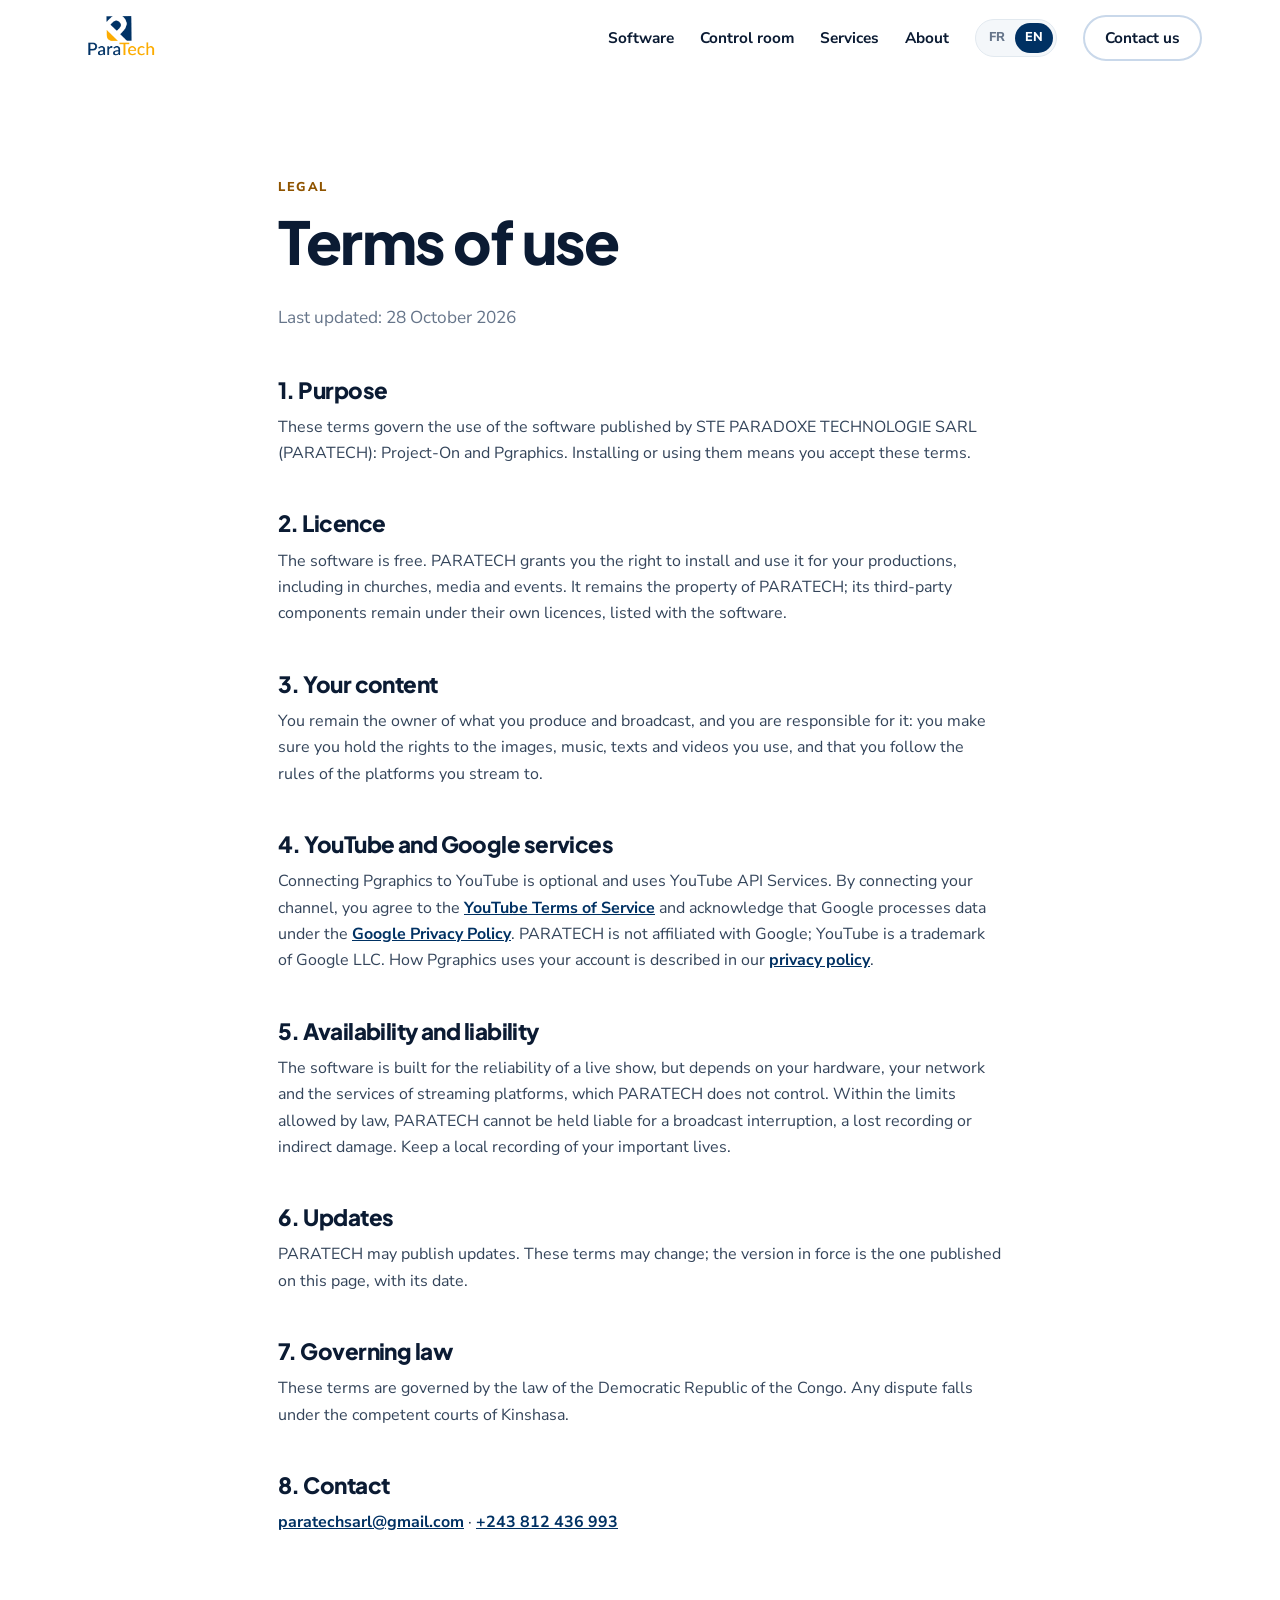
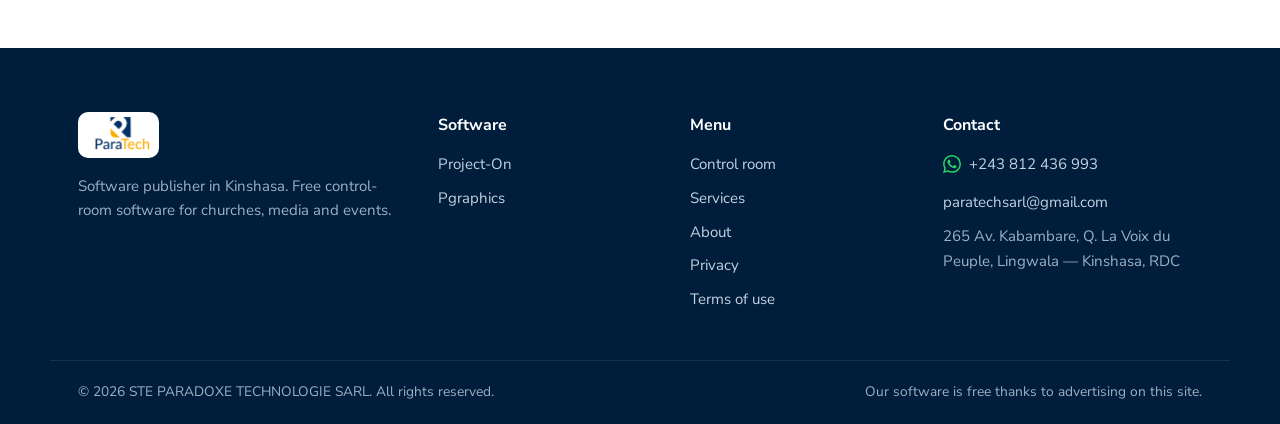
==== conditions.html @ c38b3ed9 "Pgraphics 0.3.0 (version native) : nouvelles captures, page réécrite ; retrait de pAudio et Meditati" ====
<!doctype html>
<html lang="fr" data-title-en="Terms of use | PARATECH">
<head>
  <meta charset="utf-8">
  <meta name="viewport" content="width=device-width, initial-scale=1">
  <title>Conditions d'utilisation | PARATECH</title>
  <meta name="description" content="Conditions d'utilisation des logiciels gratuits de PARATECH (Project-On, Pgraphics), dont la connexion de Pgraphics à YouTube.">
  <meta property="og:title" content="PARATECH — Logiciels de régie gratuits">
  <meta property="og:description" content="Projection, régie vidéo, graphiques, son et direct. Conçus à Kinshasa, gratuits.">
  <meta property="og:image" content="assets/img/projecton/pc-bible.jpg">
  <link rel="icon" href="assets/img/paratech-logo.png">
  <link rel="preconnect" href="https://fonts.googleapis.com">
  <link rel="preconnect" href="https://fonts.gstatic.com" crossorigin>
  <link href="https://fonts.googleapis.com/css2?family=Nunito+Sans:opsz,wght@6..12,400;6..12,600;6..12,700;6..12,800;6..12,900&family=Plus+Jakarta+Sans:wght@700;800&display=swap" rel="stylesheet">
  <link rel="stylesheet" href="assets/css/style.css?v=20261028">
</head>
<body>

<header class="site-header" id="top">
  <div class="container header-inner">
    <a href="index.html" class="brand" aria-label="PARATECH — accueil"><img src="assets/img/paratech-logo.png" alt="PARATECH" width="120" height="66"></a>
    <button class="nav-toggle" aria-label="Menu" aria-expanded="false"><span></span><span></span><span></span></button>
    <nav class="nav" aria-label="Navigation principale">
      <a href="index.html#logiciels" data-i18n="nav.software">Logiciels</a>
      <a href="index.html#regie" data-i18n="nav.regie">Régie</a>
      <a href="index.html#services" data-i18n="nav.services">Services</a>
      <a href="index.html#apropos" data-i18n="nav.about">À propos</a>
      <button class="lang-switch" type="button" aria-label="Changer de langue / Switch language"><span data-lang="fr">FR</span><span data-lang="en">EN</span></button>
      <a href="index.html#contact" class="btn btn-ghost" data-i18n="nav.contact">Contactez-nous</a>
    </nav>
  </div>
  <span class="scroll-progress" aria-hidden="true"></span>
</header>

<main>
  <section class="section">
    <div class="container prose">
      <p class="eyebrow" data-en="Legal">Informations légales</p>
      <h1 data-en="Terms of use">Conditions d'utilisation</h1>
      <p class="section-sub" data-en="Last updated: 28 October 2026">Dernière mise à jour : 28 octobre 2026</p>

      <h2 data-en="1. Purpose">1. Objet</h2>
      <p data-en="These terms govern the use of the software published by STE PARADOXE TECHNOLOGIE SARL (PARATECH): Project-On and Pgraphics. Installing or using them means you accept these terms.">Ces conditions encadrent l'utilisation des logiciels édités par STE PARADOXE TECHNOLOGIE SARL (PARATECH) : Project-On et Pgraphics. Les installer ou les utiliser vaut acceptation de ces conditions.</p>

      <h2 data-en="2. Licence">2. Licence</h2>
      <p data-en="The software is free. PARATECH grants you the right to install and use it for your productions, including in churches, media and events. It remains the property of PARATECH; its third-party components remain under their own licences, listed with the software.">Les logiciels sont gratuits. PARATECH vous accorde le droit de les installer et de les utiliser pour vos productions, y compris dans les églises, les médias et les événements. Ils restent la propriété de PARATECH ; leurs composants tiers restent régis par leurs propres licences, listées avec les logiciels.</p>

      <h2 data-en="3. Your content">3. Votre contenu</h2>
      <p data-en="You remain the owner of what you produce and broadcast, and you are responsible for it: you make sure you hold the rights to the images, music, texts and videos you use, and that you follow the rules of the platforms you stream to.">Vous restez propriétaire de ce que vous produisez et diffusez, et vous en êtes responsable : vous vous assurez de détenir les droits sur les images, musiques, textes et vidéos utilisés, et de respecter les règles des plateformes vers lesquelles vous diffusez.</p>

      <h2 data-en="4. YouTube and Google services">4. YouTube et les services de Google</h2>
      <p data-en="Connecting Pgraphics to YouTube is optional and uses YouTube API Services. By connecting your channel, you agree to the &lt;a href=&quot;https://www.youtube.com/t/terms&quot; target=&quot;_blank&quot; rel=&quot;noopener&quot;&gt;YouTube Terms of Service&lt;/a&gt; and acknowledge that Google processes data under the &lt;a href=&quot;https://policies.google.com/privacy&quot; target=&quot;_blank&quot; rel=&quot;noopener&quot;&gt;Google Privacy Policy&lt;/a&gt;. PARATECH is not affiliated with Google; YouTube is a trademark of Google LLC. How Pgraphics uses your account is described in our &lt;a href=&quot;confidentialite.html#pgraphics-google&quot;&gt;privacy policy&lt;/a&gt;.">La connexion de Pgraphics à YouTube est facultative et utilise les services d'API YouTube. En connectant votre chaîne, vous acceptez les <a href="https://www.youtube.com/t/terms" target="_blank" rel="noopener">Conditions d'utilisation de YouTube</a> et reconnaissez que Google traite les données selon ses <a href="https://policies.google.com/privacy" target="_blank" rel="noopener">Règles de confidentialité</a>. PARATECH n'est pas affiliée à Google ; YouTube est une marque de Google LLC. La façon dont Pgraphics utilise votre compte est décrite dans notre <a href="confidentialite.html#pgraphics-google">politique de confidentialité</a>.</p>

      <h2 data-en="5. Availability and liability">5. Disponibilité et responsabilité</h2>
      <p data-en="The software is built for the reliability of a live show, but depends on your hardware, your network and the services of streaming platforms, which PARATECH does not control. Within the limits allowed by law, PARATECH cannot be held liable for a broadcast interruption, a lost recording or indirect damage. Keep a local recording of your important lives.">Les logiciels sont conçus pour la fiabilité d'un direct, mais dépendent de votre matériel, de votre réseau et des services des plateformes de diffusion, que PARATECH ne contrôle pas. Dans les limites permises par la loi, PARATECH ne peut être tenue responsable d'une interruption de diffusion, d'une perte d'enregistrement ou d'un dommage indirect. Gardez un enregistrement local de vos directs importants.</p>

      <h2 data-en="6. Updates">6. Mises à jour</h2>
      <p data-en="PARATECH may publish updates. These terms may change; the version in force is the one published on this page, with its date.">PARATECH peut publier des mises à jour. Ces conditions peuvent évoluer ; la version en vigueur est celle publiée sur cette page, avec sa date.</p>

      <h2 data-en="7. Governing law">7. Droit applicable</h2>
      <p data-en="These terms are governed by the law of the Democratic Republic of the Congo. Any dispute falls under the competent courts of Kinshasa.">Ces conditions sont régies par le droit de la République démocratique du Congo. Tout différend relève des juridictions compétentes de Kinshasa.</p>

      <h2 data-en="8. Contact">8. Contact</h2>
      <p><a data-contact="email" href="#"><span data-contact-text="email"></span></a> · <a data-contact="whatsapp" href="#" target="_blank" rel="noopener"><span data-contact-text="phoneDisplay"></span></a></p>
    </div>
  </section>
</main>
<footer class="site-footer">
  <div class="container footer-grid">
    <div class="footer-brand">
      <img src="assets/img/paratech-logo.png" alt="PARATECH" width="90" height="50">
      <p data-i18n="footer.about">Éditeur de logiciels à Kinshasa. Des logiciels de régie gratuits pour les églises, les médias et les événements.</p>
      <div class="socials" data-social></div>
    </div>
    <div>
      <h4 data-i18n="footer.software">Logiciels</h4>
      <ul><li><a href="project-on.html">Project-On</a></li><li><a href="pgraphics.html">Pgraphics</a></li></ul>
    </div>
    <div>
      <h4 data-i18n="footer.menu">Menu</h4>
      <ul><li><a href="index.html#regie" data-i18n="nav.regie">Régie</a></li><li><a href="index.html#services" data-i18n="nav.services">Services</a></li><li><a href="index.html#apropos" data-i18n="nav.about">À propos</a></li><li><a href="confidentialite.html" data-i18n="footer.privacy">Confidentialité</a></li><li><a href="conditions.html" data-i18n="footer.terms">Conditions d'utilisation</a></li></ul>
    </div>
    <div>
      <h4 data-i18n="footer.contact">Contact</h4>
      <ul><li><a class="footer-wa" data-contact="whatsapp" href="#" target="_blank" rel="noopener"><svg class="wa-logo" viewBox="0 0 24 24" aria-hidden="true"><path d="M17.472 14.382c-.297-.149-1.758-.867-2.03-.967-.273-.099-.471-.148-.67.15-.197.297-.767.966-.94 1.164-.173.199-.347.223-.644.075-.297-.15-1.255-.463-2.39-1.475-.883-.788-1.48-1.761-1.653-2.059-.173-.297-.018-.458.13-.606.134-.133.298-.347.446-.52.149-.174.198-.298.298-.497.099-.198.05-.371-.025-.52-.075-.149-.669-1.612-.916-2.207-.242-.579-.487-.5-.669-.51-.173-.008-.371-.01-.57-.01-.198 0-.52.074-.792.372-.272.297-1.04 1.016-1.04 2.479 0 1.462 1.065 2.875 1.213 3.074.149.198 2.096 3.2 5.077 4.487.709.306 1.262.489 1.694.625.712.227 1.36.195 1.871.118.571-.085 1.758-.719 2.006-1.413.248-.694.248-1.289.173-1.413-.074-.124-.272-.198-.57-.347m-5.421 7.403h-.004a9.87 9.87 0 01-5.031-1.378l-.361-.214-3.741.982.998-3.648-.235-.374a9.86 9.86 0 01-1.51-5.26c.001-5.45 4.436-9.884 9.888-9.884 2.64 0 5.122 1.03 6.988 2.898a9.825 9.825 0 012.893 6.994c-.003 5.45-4.437 9.884-9.885 9.884m8.413-18.297A11.815 11.815 0 0012.05 0C5.495 0 .16 5.335.157 11.892c0 2.096.547 4.142 1.588 5.945L.057 24l6.305-1.654a11.882 11.882 0 005.683 1.448h.005c6.554 0 11.89-5.335 11.893-11.893a11.821 11.821 0 00-3.48-8.413Z"/></svg><span data-contact-text="phoneDisplay"></span></a></li><li><a data-contact="email" href="#"><span data-contact-text="email"></span></a></li><li><span data-contact-text="address"></span></li></ul>
    </div>
  </div>
  <div class="container footer-bottom">
    <p>© <span data-year></span> <span data-legal="company"></span>. <span data-i18n="footer.rights">Tous droits réservés.</span></p>
    <p data-i18n="footer.ads">Nos logiciels sont gratuits grâce à la publicité sur ce site.</p>
  </div>
</footer>

<script src="assets/js/config.js?v=20261028"></script>
<script src="assets/js/i18n.js?v=20261028"></script>
<script src="assets/js/main.js?v=20261028"></script>
</body>
</html>
---- assets/css/style.css ----
/* PARATECH — style clair et vert émeraude, inspiré des sites d'agence modernes */
:root {
  /* Charte ParaTech : bleu marine (structure, confiance) et orange (action, énergie). */
  --ink: #0B1B33;          /* titres, pied de page */
  --navy-900: #001E3C;
  --navy-700: #003163;     /* couleur de marque */
  --navy-600: #0B4A8B;
  --navy-400: #4C7DB8;
  --orange: #F7A000;       /* boutons d'action, repères */
  --orange-600: #E08E00;
  --orange-ink: #8F5400;   /* l'orange en texte : lisible sur fond clair (contraste ≥ 4,5:1) */
  --sky: #C9D8EA;
  --sky-50: #EEF3F9;
  --text: #33445A;
  --muted: #66758A;
  --line: #E2E9EF;
  --bg: #FFFFFF;
  --bg-soft: #F4F7FA;
  --radius: 18px;
  --shadow: 0 1px 2px rgba(0, 33, 63, .05), 0 10px 30px rgba(0, 33, 63, .08);
  --shadow-lg: 0 30px 70px rgba(0, 33, 63, .20);
  --container: 1180px;
  --font-display: "Plus Jakarta Sans", "Nunito Sans", "Segoe UI", system-ui, sans-serif;
}

* { box-sizing: border-box; }
html { scroll-behavior: smooth; scroll-padding-top: 84px; }
body {
  margin: 0; font-family: "Nunito Sans", "Segoe UI", system-ui, sans-serif;
  color: var(--text); background: var(--bg); line-height: 1.65;
  -webkit-font-smoothing: antialiased; overflow-x: hidden;
}
img { max-width: 100%; height: auto; display: block; }
a { color: inherit; }
h1, h2, h3 { color: var(--ink); line-height: 1.12; margin: 0 0 .5em; letter-spacing: -.025em; font-weight: 800; font-family: var(--font-display); }
h1 { font-size: clamp(2.3rem, 5vw, 3.7rem); }
h2 { font-size: clamp(1.8rem, 3.4vw, 2.5rem); }
h3 { font-size: 1.2rem; }
p { margin: 0 0 1em; }
main { overflow-x: clip; }

.container { width: 100%; max-width: var(--container); margin: 0 auto; padding: 0 16px; }
@media (min-width: 720px) { .container { padding: 0 28px; } }

.eyebrow { display: inline-block; font-size: .8rem; font-weight: 800; letter-spacing: .12em; text-transform: uppercase; color: var(--orange-ink); margin-bottom: .8em; }
.pill { padding: 7px 14px; border-radius: 999px; background: #fff; border: 1px solid var(--line); color: var(--navy-700); letter-spacing: .04em; text-transform: none; font-size: .88rem; box-shadow: var(--shadow); }
.lead { font-size: 1.12rem; }
.muted { color: var(--muted); font-weight: 600; }
.accent { color: var(--navy-700); background: linear-gradient(transparent 60%, rgba(247, 160, 0, .45) 0); padding: 0 .08em; border-radius: 2px; }
.center { text-align: center; margin-top: 40px; }

/* ---------- Boutons (pilules, comme la maquette) ---------- */
.btn {
  display: inline-flex; align-items: center; justify-content: center; gap: .5em;
  padding: .85em 1.6em; border-radius: 999px; font: inherit; font-weight: 800; font-size: .97rem;
  text-decoration: none; border: 2px solid transparent; cursor: pointer;
  transition: transform .15s ease, background .15s, box-shadow .15s, border-color .15s, color .15s;
}
.btn:hover { transform: translateY(-1px); }
.btn:focus-visible, a:focus-visible, button:focus-visible, summary:focus-visible { outline: 3px solid var(--orange); outline-offset: 2px; }
.btn-primary, .btn-accent { background: var(--orange); color: var(--navy-900); }
.btn-primary:hover, .btn-accent:hover { background: var(--orange-600); box-shadow: 0 10px 24px rgba(247, 160, 0, .35); }
.btn-ghost, .btn-ghost-light { background: #fff; color: var(--navy-700); border-color: var(--sky); }
.btn-ghost:hover, .btn-ghost-light:hover { border-color: var(--navy-700); }
.btn-white { background: #fff; color: var(--navy-700); }
.btn-white:hover { box-shadow: 0 10px 24px rgba(0,0,0,.18); }
.btn-outline-white { background: transparent; color: #fff; border-color: rgba(255,255,255,.55); }
.btn-outline-white:hover { border-color: #fff; }
.btn.disabled { opacity: .55; pointer-events: none; }
.btn svg { width: 18px; height: 18px; fill: none; stroke: currentColor; stroke-width: 2.2; stroke-linecap: round; stroke-linejoin: round; }
.hero-actions { display: flex; flex-wrap: wrap; gap: 12px; align-items: center; margin: 28px 0; }
.link-arrow { font-weight: 800; color: var(--navy-700); text-decoration: none; }
.link-arrow::after { content: " →"; transition: margin .15s; }
.link-arrow:hover::after { margin-left: 4px; }
.link-arrow.disabled { color: var(--muted); pointer-events: none; }
.link-arrow.disabled::after { content: ""; }

/* ---------- En-tête ---------- */
.site-header { position: sticky; top: 0; z-index: 50; background: rgba(255,255,255,.92); backdrop-filter: saturate(180%) blur(14px); border-bottom: 1px solid transparent; transition: border-color .2s, box-shadow .2s; }
.site-header.scrolled { border-color: var(--line); box-shadow: 0 8px 30px rgba(0, 33, 63,.06); }
.header-inner { display: flex; align-items: center; justify-content: space-between; height: 76px; gap: 20px; }
.brand img { height: 44px; width: auto; }
.nav { display: flex; align-items: center; gap: 26px; }
.nav a { text-decoration: none; font-weight: 700; font-size: .96rem; color: var(--ink); }
.nav a:not(.btn):hover, .nav a[aria-current="page"] { color: var(--navy-600); }
.nav .btn { padding: .55em 1.3em; }
.lang-switch { display: inline-flex; border: 1.5px solid var(--line); border-radius: 999px; padding: 3px; background: var(--bg-soft); cursor: pointer; font: inherit; font-size: .8rem; font-weight: 800; }
.lang-switch span { padding: 4px 10px; border-radius: 999px; color: var(--muted); }
html[lang="fr"] .lang-switch [data-lang="fr"], html[lang="en"] .lang-switch [data-lang="en"] { background: var(--navy-700); color: #fff; }
.nav-toggle { display: none; background: none; border: 0; padding: 10px; cursor: pointer; }
.nav-toggle span { display: block; width: 24px; height: 2px; background: var(--ink); margin: 5px 0; border-radius: 2px; }
.scroll-progress { position: absolute; left: 0; bottom: -1px; height: 3px; width: 100%; background: linear-gradient(90deg, var(--navy-700), var(--orange)); transform-origin: 0 50%; transform: scaleX(var(--progress, 0)); }
@media (max-width: 920px) {
  .nav-toggle { display: block; }
  .nav { position: absolute; top: 76px; left: 0; right: 0; flex-direction: column; align-items: stretch; gap: 0; background: #fff; border-bottom: 1px solid var(--line); padding: 8px 16px 18px; display: none; box-shadow: var(--shadow); }
  .nav.open { display: flex; }
  .nav a:not(.btn) { padding: 12px 4px; border-bottom: 1px solid var(--line); }
  .nav .btn { margin-top: 14px; }
  .lang-switch { align-self: flex-start; margin-top: 14px; }
}

/* ---------- Décor : courbes fines (comme la maquette) ---------- */
.curves { position: absolute; pointer-events: none; opacity: .5; }
.curves path { fill: none; stroke: var(--sky); stroke-width: 1.2; }

/* ---------- Héros de l'accueil ---------- */
.hero { position: relative; overflow: hidden; background: linear-gradient(180deg, #F1F5FA 0%, #F7F9FC 100%); padding: 72px 0 96px; isolation: isolate; }
.hero .curves { left: -120px; top: -40px; width: 520px; }
.hero-grid { display: grid; grid-template-columns: 1fr 1.05fr; gap: 56px; align-items: center; }
.hero h1 .accent { color: var(--navy-700); }
.hero-facts { list-style: none; padding: 0; margin: 0; display: flex; flex-wrap: wrap; gap: 10px 26px; font-size: .95rem; color: var(--muted); }
.hero-facts strong { color: var(--ink); font-weight: 900; font-size: 1.1rem; }
.hero-visual { position: relative; }
.hero-visual::before { content: ""; position: absolute; left: 6%; right: 6%; bottom: -34px; height: 70px; border-radius: 50%; background: radial-gradient(closest-side, rgba(0, 33, 63,.14), transparent); z-index: -1; }
.stack { position: relative; aspect-ratio: 16 / 11; }
.stack img { position: absolute; border-radius: 14px; box-shadow: var(--shadow-lg); border: 1px solid rgba(0, 33, 63,.08); }
.stack-back { width: 78%; right: 0; top: 0; animation: float 8s ease-in-out infinite; }
.stack-front { width: 80%; left: 0; bottom: 4%; animation: float 9s ease-in-out -3s infinite; }
.stack-phone { width: 21% !important; right: 2%; bottom: -6%; border-radius: 20px !important; border: 5px solid var(--ink) !important; animation: float 7s ease-in-out -2s infinite; }
.chip { position: absolute; z-index: 2; display: inline-flex; align-items: center; gap: 8px; background: #fff; color: var(--ink); font-weight: 800; font-size: .84rem; padding: 9px 14px; border-radius: 999px; box-shadow: var(--shadow); }
.chip b { color: var(--navy-700); }
.chip-free { left: -2%; top: 10%; animation: float 6s ease-in-out -1s infinite; }
.chip-offline { right: 24%; top: 44%; animation: float 7s ease-in-out -4s infinite; }
.dot { width: 9px; height: 9px; border-radius: 50%; display: inline-block; background: var(--navy-600); }
.dot.live { background: #E5484D; animation: pulse 1.8s infinite; }
@keyframes pulse { 0% { box-shadow: 0 0 0 0 rgba(229,72,77,.55); } 70% { box-shadow: 0 0 0 10px rgba(229,72,77,0); } 100% { box-shadow: 0 0 0 0 rgba(229,72,77,0); } }
@keyframes float { 50% { transform: translateY(-10px); } }
@media (max-width: 900px) { .hero { padding: 40px 0 72px; } .hero-grid { grid-template-columns: 1fr; gap: 40px; } }

/* Titre révélé mot à mot */
.split .w { display: inline-block; overflow: hidden; vertical-align: top; padding-bottom: .08em; }
.split .w > span { display: inline-block; transform: translateY(105%); animation: wordUp .8s cubic-bezier(.2,.8,.2,1) forwards; animation-delay: calc(var(--i) * 55ms + 150ms); }
@keyframes wordUp { to { transform: none; } }

/* ---------- Bande « compatible avec » (logos clients de la maquette) ---------- */
.logo-strip { background: #fff; border-top: 1px solid var(--line); border-bottom: 1px solid var(--line); padding: 26px 0; }
.logo-strip .container { display: flex; align-items: center; gap: 18px 40px; flex-wrap: wrap; justify-content: center; }
.logo-strip p { margin: 0; font-size: .8rem; font-weight: 800; letter-spacing: .12em; text-transform: uppercase; color: var(--muted); }
.logo-strip ul { list-style: none; margin: 0; padding: 0; display: flex; flex-wrap: wrap; gap: 14px 34px; justify-content: center; }
.logo-strip li { font-weight: 900; font-size: 1.15rem; color: #98A7B8; letter-spacing: -.01em; transition: color .2s; }
.logo-strip li:hover { color: var(--navy-700); }

/* ---------- Sections ---------- */
.section { padding: 96px 0; position: relative; }
.section-soft { background: var(--bg-soft); }
.section-sky { background: var(--sky-50); }
.section-dark { background: radial-gradient(120% 80% at 50% 0%, #0A3A6E 0%, var(--navy-900) 55%, #00142A 100%); color: #B8C6D6; }
.section-dark h2, .section-dark h3, .section-dark b { color: #fff; }
.section-dark .lead, .section-dark .section-sub { color: #B8C6D6; }
.section-dark .eyebrow { color: var(--orange); }
.section-head { max-width: 700px; margin: 0 auto 56px; text-align: center; }
.section-head.left { margin-left: 0; text-align: left; }
.section-sub { color: var(--muted); font-size: 1.08rem; }
@media (max-width: 720px) { .section { padding: 64px 0; } }

.tag { font-size: .7rem; font-weight: 900; letter-spacing: .06em; text-transform: uppercase; padding: 5px 10px; border-radius: 999px; vertical-align: middle; }
.tag-free { background: var(--sky-50); color: var(--navy-700); border: 1px solid var(--sky); }
.tag-soon { background: #FFF4DB; color: #8A5B00; }
.tag-pro { background: var(--navy-700); color: #fff; }
h1 .tag, h2 .tag { font-size: .68rem; position: relative; top: -6px; }

/* ---------- Logiciels : titre + illustration à gauche, accordéon à droite ---------- */
.software { display: grid; grid-template-columns: .85fr 1.15fr; gap: 64px; align-items: start; }
.software-intro { position: sticky; top: 110px; }
.orbit { position: relative; width: min(340px, 100%); aspect-ratio: 1; margin: 36px 0 0; }
.orbit::before { content: ""; position: absolute; inset: 14%; border-radius: 50%; background: radial-gradient(circle at 35% 30%, var(--navy-400), var(--navy-700) 70%); box-shadow: 0 30px 60px rgba(247, 160, 0,.3); }
.orbit::after { content: ""; position: absolute; inset: 0; border-radius: 50%; border: 1.5px dashed var(--sky); animation: spin 40s linear infinite; }
.orbit img { position: absolute; width: 58px; height: 58px; border-radius: 16px; background: #fff; padding: 6px; box-shadow: var(--shadow); z-index: 1; }
.orbit img:nth-child(1) { top: 40%; left: -6%; }
.orbit img:nth-child(2) { top: 40%; right: -6%; }
.orbit span { position: absolute; inset: 0; display: grid; place-content: center; text-align: center; color: #fff; font-weight: 900; font-size: 2.4rem; z-index: 1; line-height: 1.05; }
.orbit span small { display: block; font-size: .85rem; font-weight: 700; opacity: .85; letter-spacing: .06em; text-transform: uppercase; }
@keyframes spin { to { transform: rotate(360deg); } }

.accordion { display: grid; gap: 0; border-top: 1px solid var(--line); }
.accordion details { border-bottom: 1px solid var(--line); }
.accordion summary { list-style: none; cursor: pointer; display: flex; align-items: center; gap: 16px; padding: 20px 4px; }
.accordion summary::-webkit-details-marker { display: none; }
.accordion summary img { width: 46px; height: 46px; border-radius: 12px; flex: 0 0 auto; }
.accordion summary .acc-title { flex: 1; min-width: 0; }
.accordion summary b { display: block; color: var(--ink); font-size: 1.25rem; font-weight: 800; }
.accordion summary small { display: block; color: var(--muted); font-size: .92rem; }
.accordion summary::after { content: "+"; flex: 0 0 34px; height: 34px; border-radius: 50%; display: grid; place-items: center; font-size: 1.3rem; font-weight: 700; color: var(--navy-700); border: 1.5px solid var(--sky); transition: transform .25s, background .25s, color .25s; }
.accordion details[open] summary::after { transform: rotate(45deg); background: var(--navy-700); color: #fff; border-color: var(--navy-700); }
.acc-body { padding: 0 4px 24px 62px; display: grid; grid-template-columns: 1fr 200px; gap: 22px; align-items: start; animation: fadeIn .4s ease; }
.acc-body p { margin: 0 0 14px; }
.acc-body img { border-radius: 12px; box-shadow: var(--shadow); border: 1px solid var(--line); }
.acc-actions { display: flex; flex-wrap: wrap; gap: 10px 18px; align-items: center; }
.acc-actions .btn { padding: .6em 1.2em; font-size: .92rem; }
@media (max-width: 960px) { .software { grid-template-columns: 1fr; gap: 24px; } .software-intro { position: static; } .orbit { display: none; } }
@media (max-width: 620px) { .acc-body { grid-template-columns: 1fr; padding-left: 4px; } }

/* ---------- Schéma de la régie ---------- */
.flow { display: grid; grid-template-columns: 1fr 90px auto 90px 1fr; align-items: center; max-width: 1040px; margin: 0 auto; }
.flow-col { display: grid; gap: 14px; }
.flow-node { display: flex; align-items: center; gap: 14px; padding: 14px 16px; border-radius: 16px; text-decoration: none; background: #fff; border: 1px solid var(--line); box-shadow: var(--shadow); transition: transform .25s, border-color .25s; }
a.flow-node:hover { transform: translateX(4px); border-color: var(--navy-400); }
.flow-node img { border-radius: 10px; flex: 0 0 40px; }
.flow-node b { display: block; color: var(--ink); }
.flow-node small { display: block; color: var(--muted); font-size: .85rem; line-height: 1.35; }
.flow-node.out { background: var(--sky-50); box-shadow: none; border-color: var(--sky); }
.out-ic { flex: 0 0 40px; height: 40px; border-radius: 10px; display: grid; place-items: center; background: var(--navy-700); color: #fff; }
.out-ic svg { width: 21px; height: 21px; fill: none; stroke: currentColor; stroke-width: 2; stroke-linecap: round; stroke-linejoin: round; }
.flow-link { position: relative; height: 4px; border-radius: 4px; background: var(--line); overflow: hidden; }
.flow-link i { position: absolute; inset: 0; width: 200%; background: repeating-linear-gradient(90deg, transparent 0 14px, var(--navy-600) 14px 34px, transparent 34px 48px); animation: flowX 1.2s linear infinite; }
@keyframes flowX { from { transform: translateX(-48px); } to { transform: translateX(0); } }
@keyframes flowY { from { transform: translateY(-48px); } to { transform: translateY(0); } }
.flow-hub { position: relative; width: 190px; height: 190px; border-radius: 50%; display: grid; place-content: center; text-align: center; background: radial-gradient(circle at 30% 30%, var(--navy-600), var(--navy-900)); color: #fff; box-shadow: 0 20px 50px rgba(247, 160, 0,.35); }
.flow-hub b { color: #fff; font-size: 1.15rem; }
.flow-hub small { color: var(--sky); font-size: .76rem; font-weight: 800; letter-spacing: .04em; padding: 0 18px; }
.hub-ring { position: absolute; inset: -10px; border-radius: 50%; border: 2px dashed var(--sky); animation: spin 18s linear infinite; }
@media (max-width: 900px) {
  .flow { grid-template-columns: 1fr; }
  .flow-hub { justify-self: center; width: 170px; height: 170px; margin: 6px 0; }
  .flow-link { justify-self: center; width: 4px; height: 56px; }
  .flow-link i { width: 100%; height: 200%; background: repeating-linear-gradient(180deg, transparent 0 14px, var(--navy-600) 14px 34px, transparent 34px 48px); animation-name: flowY; }
}

/* ---------- Pourquoi PARATECH : chiffres et atouts ---------- */
.why { display: grid; grid-template-columns: 1fr 1fr; gap: 56px; align-items: center; }
.why-cards { display: grid; grid-template-columns: 1fr 1fr; gap: 18px; }
.why-card { background: #fff; border: 1px solid var(--line); border-radius: var(--radius); padding: 24px; box-shadow: var(--shadow); transition: transform .25s; }
.why-card:hover { transform: translateY(-4px); }
.why-card b { display: block; font-size: 2.1rem; font-weight: 900; color: var(--navy-700); line-height: 1.1; letter-spacing: -.02em; }
.why-card span { color: var(--muted); font-size: .95rem; }
.checks { list-style: none; padding: 0; margin: 20px 0 0; display: grid; gap: 12px; }
.checks li, .feature-list li { position: relative; padding-left: 32px; }
.checks li::before, .feature-list li::before { content: ""; position: absolute; left: 0; top: .25em; width: 20px; height: 20px; border-radius: 50%; background: var(--navy-700) url("data:image/svg+xml,%3Csvg xmlns='http://www.w3.org/2000/svg' viewBox='0 0 24 24' fill='none' stroke='%23fff' stroke-width='3.5' stroke-linecap='round' stroke-linejoin='round'%3E%3Cpath d='M5 12l5 5L20 7'/%3E%3C/svg%3E") center / 11px no-repeat; }
.feature-list { list-style: none; padding: 0; margin: 24px 0 8px; display: grid; gap: 12px; }
@media (max-width: 900px) { .why { grid-template-columns: 1fr; gap: 36px; } }
@media (max-width: 480px) { .why-cards { grid-template-columns: 1fr; } }

/* ---------- Comment ça marche (processus) ---------- */
.process { list-style: none; padding: 0; margin: 0; display: grid; grid-template-columns: repeat(4, 1fr); gap: 22px; counter-reset: step; position: relative; }
.process::before { content: ""; position: absolute; left: 12%; right: 12%; top: 30px; border-top: 2px dashed var(--sky); z-index: 0; }
.process li { position: relative; z-index: 1; text-align: center; padding: 0 8px; }
.process li::before { counter-increment: step; content: counter(step); display: grid; place-items: center; width: 60px; height: 60px; margin: 0 auto 16px; border-radius: 50%; background: #fff; border: 2px solid var(--navy-600); color: var(--navy-700); font-weight: 900; font-size: 1.3rem; box-shadow: var(--shadow); }
.process b { display: block; color: var(--ink); font-size: 1.08rem; margin-bottom: 4px; }
.process span { color: var(--muted); font-size: .94rem; }
@media (max-width: 820px) { .process { grid-template-columns: 1fr 1fr; row-gap: 36px; } .process::before { display: none; } }
@media (max-width: 480px) { .process { grid-template-columns: 1fr; } }

/* ---------- Services et public ---------- */
.service-grid { display: flex; flex-wrap: wrap; justify-content: center; gap: 22px; }
.service-grid .service { flex: 1 1 200px; max-width: 290px; }
.service, .audience { border: 1px solid var(--line); border-radius: var(--radius); padding: 26px; background: #fff; transition: transform .25s, box-shadow .25s, border-color .25s; }
.service:hover, .audience:hover { transform: translateY(-4px); box-shadow: var(--shadow); border-color: var(--sky); }
.service p { font-size: .95rem; }
.svc-icon { width: 50px; height: 50px; border-radius: 14px; background: var(--sky-50); display: grid; place-items: center; margin-bottom: 16px; transition: background .3s, transform .4s cubic-bezier(.3,1.6,.5,1); }
.svc-icon svg { width: 24px; height: 24px; fill: none; stroke: var(--navy-700); stroke-width: 2; stroke-linecap: round; stroke-linejoin: round; }
.service:hover .svc-icon, .feat:hover .svc-icon { background: var(--navy-700); transform: rotate(-6deg); }
.service:hover .svc-icon svg, .feat:hover .svc-icon svg { stroke: #fff; }
.svc-price { font-weight: 900; color: var(--navy-700); margin: 0; }
.svc-price span, .svc-price small { font-weight: 600; color: var(--muted); }
.audiences { display: grid; grid-template-columns: repeat(4, 1fr); gap: 20px; }
.audience b { display: block; color: var(--ink); font-size: 1.08rem; margin-bottom: 6px; }
.audience span { color: var(--muted); font-size: .94rem; }
.audience .svc-icon, .usecase .svc-icon { margin-bottom: 14px; }
.audience:hover .svc-icon, .usecase:hover .svc-icon { background: var(--navy-700); transform: rotate(-6deg); }
.audience:hover .svc-icon svg, .usecase:hover .svc-icon svg { stroke: #fff; }
@media (max-width: 900px) { .audiences { grid-template-columns: 1fr 1fr; } }
@media (max-width: 520px) { .audiences { grid-template-columns: 1fr; } }

/* ---------- Bandeau vert d'appel (comme la maquette) ---------- */
.cta-band { position: relative; overflow: hidden; isolation: isolate; border-radius: 26px; padding: 56px; background: radial-gradient(90% 140% at 100% 0%, rgba(247, 160, 0, .28), transparent 55%), linear-gradient(120deg, var(--navy-900), var(--navy-700) 60%, var(--navy-600)); color: #E6EEF7; display: grid; grid-template-columns: 1.4fr auto; gap: 32px; align-items: center; text-align: left; }
.cta-band::before { content: ""; position: absolute; inset: 0; z-index: -1; opacity: .18; background-image: radial-gradient(#fff 1.2px, transparent 1.3px); background-size: 16px 16px; mask-image: radial-gradient(ellipse 60% 90% at 80% 50%, #000 20%, transparent 70%); -webkit-mask-image: radial-gradient(ellipse 60% 90% at 80% 50%, #000 20%, transparent 70%); }
.cta-band h2 { color: #fff; margin-bottom: .3em; }
.cta-band p { margin: 0; }
.cta-band .hero-actions { margin: 0; }
.cta-band .btn-accent, .cta-band .btn-primary { background: #fff; color: var(--navy-700); }
.cta-band .btn-ghost-light, .cta-band .btn-ghost { background: transparent; color: #fff; border-color: rgba(255,255,255,.55); }
@media (max-width: 900px) { .cta-band { grid-template-columns: 1fr; padding: 40px 26px; } }

/* ---------- Publicité ---------- */
.ad-slot { display: none; max-width: 970px; margin: 0 auto; padding: 24px 16px; text-align: center; }
.ad-slot.on { display: block; }
.ad-slot .ad-label { display: block; font-size: .7rem; font-weight: 800; letter-spacing: .12em; text-transform: uppercase; color: #A2B0C0; margin-bottom: 6px; }
.ad-slot ins { display: block; min-height: 90px; text-decoration: none; }
.ad-slot.preview ins { display: grid; place-items: center; min-height: 110px; border: 2px dashed var(--sky); border-radius: 14px; color: var(--muted); font-weight: 700; background: var(--sky-50); }

/* ---------- Contact ---------- */
.contact-grid { display: grid; grid-template-columns: 1.1fr 1fr; gap: 56px; align-items: center; }
.legal-line { font-size: .88rem; color: var(--muted); }
.contact-card { background: #fff; border: 1px solid var(--line); border-radius: 22px; padding: 26px; box-shadow: var(--shadow); }
.contact-row { display: flex; gap: 14px; align-items: center; padding: 14px; border-radius: 14px; text-decoration: none; transition: background .15s; }
a.contact-row:hover { background: var(--sky-50); }
.contact-row b { color: var(--ink); }
.contact-row small { display: block; color: var(--muted); font-size: .92rem; word-break: break-word; }
.ci { flex: 0 0 44px; height: 44px; border-radius: 50%; background: var(--navy-700) center / 21px no-repeat; }
.ci-wa { background-color: #25D366; background-image: url("data:image/svg+xml,%3Csvg xmlns='http://www.w3.org/2000/svg' viewBox='0 0 24 24'%3E%3Cpath fill='%23fff' d='M17.472 14.382c-.297-.149-1.758-.867-2.03-.967-.273-.099-.471-.148-.67.15-.197.297-.767.966-.94 1.164-.173.199-.347.223-.644.075-.297-.15-1.255-.463-2.39-1.475-.883-.788-1.48-1.761-1.653-2.059-.173-.297-.018-.458.13-.606.134-.133.298-.347.446-.52.149-.174.198-.298.298-.497.099-.198.05-.371-.025-.52-.075-.149-.669-1.612-.916-2.207-.242-.579-.487-.5-.669-.51-.173-.008-.371-.01-.57-.01-.198 0-.52.074-.792.372-.272.297-1.04 1.016-1.04 2.479 0 1.462 1.065 2.875 1.213 3.074.149.198 2.096 3.2 5.077 4.487.709.306 1.262.489 1.694.625.712.227 1.36.195 1.871.118.571-.085 1.758-.719 2.006-1.413.248-.694.248-1.289.173-1.413-.074-.124-.272-.198-.57-.347m-5.421 7.403h-.004a9.87 9.87 0 01-5.031-1.378l-.361-.214-3.741.982.998-3.648-.235-.374a9.86 9.86 0 01-1.51-5.26c.001-5.45 4.436-9.884 9.888-9.884 2.64 0 5.122 1.03 6.988 2.898a9.825 9.825 0 012.893 6.994c-.003 5.45-4.437 9.884-9.885 9.884m8.413-18.297A11.815 11.815 0 0012.05 0C5.495 0 .16 5.335.157 11.892c0 2.096.547 4.142 1.588 5.945L.057 24l6.305-1.654a11.882 11.882 0 005.683 1.448h.005c6.554 0 11.89-5.335 11.893-11.893a11.821 11.821 0 00-3.48-8.413Z'/%3E%3C/svg%3E"); background-size: 22px; }
.ci-mail { background-image: url("data:image/svg+xml,%3Csvg xmlns='http://www.w3.org/2000/svg' viewBox='0 0 24 24' fill='none' stroke='%23fff' stroke-width='2' stroke-linecap='round' stroke-linejoin='round'%3E%3Crect width='20' height='16' x='2' y='4' rx='2' /%3E %3Cpath d='m22 7-8.97 5.7a1.94 1.94 0 0 1-2.06 0L2 7' /%3E%3C/svg%3E"); }
.ci-pin { background-image: url("data:image/svg+xml,%3Csvg xmlns='http://www.w3.org/2000/svg' viewBox='0 0 24 24' fill='none' stroke='%23fff' stroke-width='2' stroke-linecap='round' stroke-linejoin='round'%3E%3Cpath d='M20 10c0 4.993-5.539 10.193-7.399 11.799a1 1 0 0 1-1.202 0C9.539 20.193 4 14.993 4 10a8 8 0 0 1 16 0' /%3E %3Ccircle cx='12' cy='10' r='3' /%3E%3C/svg%3E"); }
@media (max-width: 900px) { .contact-grid { grid-template-columns: 1fr; gap: 36px; } }

/* ---------- Pied de page sombre en colonnes ---------- */
.site-footer { background: var(--navy-900); color: #9DAFC3; font-size: .94rem; padding: 64px 0 0; }
.footer-grid { display: grid; grid-template-columns: 1.5fr 1fr 1fr 1.2fr; gap: 36px; }
.footer-brand img { height: 46px; width: auto; background: #fff; border-radius: 10px; padding: 5px 9px; margin-bottom: 16px; }
.footer-brand p { max-width: 320px; }
.site-footer h4 { color: #fff; font-size: 1rem; margin: 0 0 14px; }
.site-footer ul { list-style: none; padding: 0; margin: 0; display: grid; gap: 9px; }
.site-footer a { text-decoration: none; color: #C3D1E0; }
.site-footer a:hover { color: var(--navy-400); }
.footer-bottom { margin-top: 48px; border-top: 1px solid rgba(255,255,255,.08); padding-top: 20px; padding-bottom: 20px; display: flex; flex-wrap: wrap; gap: 10px 24px; justify-content: space-between; font-size: .86rem; }
.footer-bottom p { margin: 0; }
.socials { display: flex; gap: 10px; margin-top: 16px; }
.socials a { width: 36px; height: 36px; border-radius: 50%; display: grid; place-items: center; background: rgba(255,255,255,.08); font-weight: 800; font-size: .8rem; color: #fff; }
.socials a:hover { background: var(--navy-600); color: #fff; }
@media (max-width: 900px) { .footer-grid { grid-template-columns: 1fr 1fr; } }
@media (max-width: 520px) { .footer-grid { grid-template-columns: 1fr; } }

/* ---------- Apparition au défilement ---------- */
.reveal { opacity: 0; transform: translateY(32px); transition: opacity .8s cubic-bezier(.2,.8,.2,1), transform .8s cubic-bezier(.2,.8,.2,1); transition-delay: var(--d, 0ms); }
.reveal.from-left { transform: translateX(-40px); }
.reveal.from-right { transform: translateX(40px); }
.reveal.zoom { transform: scale(.95); }
.reveal.in { opacity: 1; transform: none; }
.fade-in { animation: fadeIn .5s ease; }
@keyframes fadeIn { from { opacity: 0; transform: translateY(10px); } to { opacity: 1; transform: none; } }

/* =========================================================
   PAGES PRODUIT
   ========================================================= */
.p-hero { position: relative; overflow: hidden; isolation: isolate; background: linear-gradient(180deg, #F1F5FA, #F7F9FC); padding: 36px 0 104px; }
.p-hero .curves { right: -140px; top: -60px; width: 560px; transform: scaleX(-1); }
.p-hero h1 { margin: 0; display: flex; align-items: center; flex-wrap: wrap; gap: 4px 14px; }
.p-hero h1 .tag { top: 0; }
.p-hero .lead { max-width: 560px; }
.p-switch { display: flex; flex-wrap: wrap; gap: 8px; margin-bottom: 44px; }
.p-switch a { display: inline-flex; align-items: center; gap: 8px; padding: 6px 14px 6px 6px; border-radius: 999px; text-decoration: none; font-weight: 700; font-size: .88rem; color: var(--ink); border: 1px solid var(--line); background: #fff; transition: border-color .2s, background .2s, color .2s; }
.p-switch a:hover { border-color: var(--navy-400); }
.p-switch a[aria-current="page"] { background: var(--navy-700); color: #fff; border-color: var(--navy-700); }
.p-switch img { width: 26px; height: 26px; border-radius: 8px; }
.p-hero-grid { display: grid; grid-template-columns: .9fr 1.2fr; gap: 56px; align-items: center; }
.p-title { display: flex; align-items: center; gap: 18px; margin-bottom: 18px; }
.p-title img { width: 76px; height: 76px; flex: 0 0 auto; border-radius: 20px; box-shadow: var(--shadow); }
.p-tagline { color: var(--navy-700); font-weight: 800; margin: 4px 0 0; }
.badges { display: flex; flex-wrap: wrap; gap: 8px; margin: 22px 0 0; padding: 0; list-style: none; }
.badges li { font-size: .8rem; font-weight: 800; padding: 6px 12px; border-radius: 999px; background: #fff; border: 1px solid var(--line); color: var(--ink); }
.price-tag { display: inline-flex; align-items: baseline; gap: 10px; color: var(--ink); margin: 0; }
.price-tag b { font-size: 2rem; font-weight: 900; color: var(--navy-700); letter-spacing: -.02em; }
.price-tag span { color: var(--muted); font-size: .92rem; }
.p-visual { position: relative; }
.p-frame { position: relative; border-radius: 16px; background: #fff; border: 1px solid var(--line); box-shadow: var(--shadow-lg); overflow: hidden; }
.p-frame-bar { display: flex; align-items: center; gap: 7px; padding: 10px 14px; background: #F3F6FA; border-bottom: 1px solid var(--line); font-size: .76rem; font-weight: 700; color: var(--muted); }
.p-frame-bar i { width: 10px; height: 10px; border-radius: 50%; background: #D5DEE8; }
.p-frame-bar i:nth-child(1) { background: #FF5F57; } .p-frame-bar i:nth-child(2) { background: #FEBC2E; } .p-frame-bar i:nth-child(3) { background: #28C840; }
.p-frame-bar span { margin-left: 8px; }
.p-frame img { width: 100%; cursor: zoom-in; }
.p-glow { position: absolute; inset: auto 12% -30px 12%; height: 70px; border-radius: 50%; background: radial-gradient(closest-side, var(--glow, rgba(0, 33, 63, .35)), transparent); opacity: .5; z-index: -1; }
.p-phone { position: absolute; right: -3%; bottom: -14%; width: 25%; border-radius: 22px; border: 5px solid var(--ink); box-shadow: var(--shadow-lg); animation: float 6s ease-in-out infinite; cursor: zoom-in; }

.stats { display: grid; grid-template-columns: repeat(4, 1fr); margin-top: -52px; position: relative; z-index: 2; background: #fff; border-radius: 20px; box-shadow: var(--shadow); border: 1px solid var(--line); }
.stat { padding: 26px 24px; border-left: 1px solid var(--line); }
.stat:first-child { border-left: 0; }
.stat b { display: block; font-size: 1.9rem; font-weight: 900; color: var(--navy-700); letter-spacing: -.02em; line-height: 1.1; }
.stat span { color: var(--muted); font-size: .92rem; }

.feat-grid { display: grid; grid-template-columns: repeat(3, 1fr); gap: 20px; }
.feat { padding: 26px; border-radius: var(--radius); border: 1px solid var(--line); background: #fff; transition: transform .25s, box-shadow .25s, border-color .25s; }
.feat:hover { transform: translateY(-4px); box-shadow: var(--shadow); border-color: var(--sky); }
.feat h3 { font-size: 1.08rem; margin: 14px 0 6px; }
.feat p { font-size: .95rem; margin: 0; color: var(--muted); }
.feat .svc-icon { margin: 0; }

.split-row { display: grid; grid-template-columns: 1fr 1.25fr; gap: 56px; align-items: center; }
.split-row + .split-row { margin-top: 96px; }
.split-row.flip .split-media { order: -1; }
.split-media img { border-radius: 14px; box-shadow: var(--shadow-lg); cursor: zoom-in; transition: transform .5s cubic-bezier(.2,.8,.2,1); }
.split-media img:hover { transform: scale(1.015); }

.gallery { display: grid; grid-template-columns: repeat(3, 1fr); gap: 20px; }
.gallery.two { grid-template-columns: repeat(2, 1fr); }
.gallery.phones { grid-template-columns: repeat(3, minmax(0, 250px)); justify-content: center; }
.shot { margin: 0; }
.shot img { width: 100%; border-radius: 12px; border: 1px solid var(--line); box-shadow: var(--shadow); cursor: zoom-in; transition: transform .35s, box-shadow .35s; }
.shot img:hover { transform: translateY(-4px); box-shadow: 0 20px 40px rgba(0, 33, 63,.16); }
.shot figcaption { font-size: .88rem; color: var(--muted); margin-top: 10px; }
.shot figcaption b { color: var(--ink); display: block; font-size: .96rem; }
.section-dark .shot img { border-color: rgba(255,255,255,.08); }
.section-dark .shot figcaption { color: #9DAFC3; }

.tabs { max-width: 1040px; margin: 0 auto; }
.tab-list { display: flex; flex-wrap: wrap; justify-content: center; gap: 8px; margin-bottom: 28px; }
.tab-list [role=tab] { font: inherit; font-weight: 800; font-size: .92rem; padding: 10px 20px; border-radius: 999px; border: 1.5px solid var(--line); background: #fff; color: var(--ink); cursor: pointer; transition: all .2s; }
.tab-list [role=tab]:hover { border-color: var(--navy-400); }
.tab-list [role=tab][aria-selected="true"] { background: var(--navy-700); border-color: var(--navy-700); color: #fff; }
.section-dark .tab-list [role=tab] { background: rgba(255,255,255,.05); border-color: rgba(255,255,255,.15); color: #DCE5EF; }
.section-dark .tab-list [role=tab][aria-selected="true"] { background: var(--orange); border-color: var(--orange); color: var(--navy-900); }
[role=tabpanel] > img { border-radius: 14px; box-shadow: 0 30px 80px rgba(0,0,0,.35); cursor: zoom-in; margin: 0 auto; }
[role=tabpanel] > p { text-align: center; margin-top: 16px; }

.usecases { display: grid; grid-template-columns: repeat(4, 1fr); gap: 18px; }
.usecase { padding: 22px; border-radius: 16px; background: #fff; border: 1px solid var(--line); }
.usecase b { display: block; color: var(--ink); margin-bottom: 4px; font-size: 1.02rem; }
.usecase span { font-size: .92rem; color: var(--muted); }


.specs { display: grid; grid-template-columns: repeat(2, 1fr); gap: 0 48px; max-width: 980px; margin: 0 auto; }
.spec { display: grid; grid-template-columns: 170px 1fr; gap: 16px; padding: 16px 0; border-bottom: 1px solid var(--line); font-size: .95rem; }
.spec dt { font-weight: 800; color: var(--ink); margin: 0; }
.spec dd { margin: 0; }

.faq { max-width: 820px; margin: 0 auto; display: grid; gap: 12px; }
.faq details { border: 1px solid var(--line); border-radius: 16px; background: #fff; padding: 0 22px; transition: box-shadow .2s, border-color .2s; }
.faq details[open] { box-shadow: var(--shadow); border-color: var(--sky); }
.faq summary { cursor: pointer; list-style: none; padding: 18px 0; font-weight: 800; color: var(--ink); display: flex; justify-content: space-between; gap: 16px; }
.faq summary::-webkit-details-marker { display: none; }
.faq summary::after { content: "+"; font-size: 1.4rem; line-height: 1; color: var(--navy-700); transition: transform .25s; }
.faq details[open] summary::after { transform: rotate(45deg); }
.faq details p { margin: 0 0 18px; }

.roadmap { list-style: none; padding: 0; margin: 0 auto; max-width: 720px; position: relative; }
.roadmap::before { content: ""; position: absolute; left: 11px; top: 8px; bottom: 8px; width: 2px; background: var(--line); }
.roadmap li { position: relative; padding: 0 0 26px 44px; }
.roadmap li::before { content: ""; position: absolute; left: 4px; top: 4px; width: 16px; height: 16px; border-radius: 50%; background: #fff; border: 3px solid var(--line); }
.roadmap li.done::before { background: var(--navy-600); border-color: var(--navy-600); }
.roadmap li.now::before { border-color: var(--navy-600); }
.roadmap b { color: var(--ink); display: block; }
.roadmap span { color: var(--muted); font-size: .94rem; }

/* Pages de texte (confidentialité) */
.prose { max-width: 780px; margin: 0 auto; }
.prose h2 { font-size: 1.4rem; margin-top: 2em; }
.prose a { color: var(--navy-700); font-weight: 700; }
.prose h3 { font-size: 1.1rem; margin-top: 1.6em; }
.prose code { font-size: .88em; background: rgba(0, 0, 0, .06); padding: 1px 6px; border-radius: 4px; overflow-wrap: anywhere; }

/* Lightbox */
.lightbox { border: 0; padding: 0; background: transparent; max-width: min(1400px, 94vw); width: 100%; overflow: visible; }
.lightbox::backdrop { background: rgba(0, 33, 63,.88); backdrop-filter: blur(6px); }
.lightbox img { width: 100%; max-height: 82vh; object-fit: contain; border-radius: 12px; animation: fadeIn .3s ease; }
.lightbox p { color: #DCE5EF; text-align: center; margin: 12px 0 0; }
.lightbox-close { position: absolute; top: -44px; right: 0; background: none; border: 0; color: #fff; font-size: 2.2rem; cursor: pointer; line-height: 1; }

@media (max-width: 980px) {
  .p-hero-grid, .split-row { grid-template-columns: 1fr; gap: 40px; }
  .split-row.flip .split-media { order: 0; }
  .feat-grid, .gallery { grid-template-columns: 1fr 1fr; }
  .usecases { grid-template-columns: 1fr 1fr; }
  .stats { grid-template-columns: 1fr 1fr; }
  .stat:nth-child(3) { border-left: 0; }
  .stat:nth-child(n+3) { border-top: 1px solid var(--line); }
  .specs { grid-template-columns: 1fr; }
}
@media (max-width: 620px) {
  .feat-grid, .gallery, .gallery.two, .usecases { grid-template-columns: 1fr; }
  .gallery.phones { grid-template-columns: repeat(2, 1fr); gap: 12px; }
  .spec { grid-template-columns: 1fr; gap: 4px; }
  .p-title img { width: 60px; height: 60px; }
  .stat { padding: 18px 16px; }
  .stat b { font-size: 1.5rem; }
  .p-phone { width: 28%; right: 0; }
}
.split-row > *, .p-hero-grid > *, .hero-grid > *, .why > *, .software > * { min-width: 0; }

@media (prefers-reduced-motion: reduce) {
  *, *::before, *::after { animation: none !important; transition: none !important; }
  .reveal { opacity: 1; transform: none; }
  .split .w > span { transform: none; }
}
@media print { .site-header, .ad-slot { display: none; } }

/* Logo WhatsApp officiel (Simple Icons, CC0) */
.wa-logo { width: 18px; height: 18px; fill: currentColor; flex: 0 0 auto; }
.footer-wa { display: inline-flex; align-items: center; gap: 8px; }
.footer-wa .wa-logo { fill: #25D366; }

/* ---------- Vidéo de démonstration ---------- */
.demo-section { background: linear-gradient(180deg, var(--bg) 0%, var(--bg-soft) 100%); }
.demo-frame { max-width: 1040px; margin: 0 auto; border-radius: 20px; overflow: hidden; background: var(--navy-900); box-shadow: var(--shadow-lg); border: 1px solid var(--line); position: relative; }
.demo-frame::after { content: ""; position: absolute; inset: auto 0 0 0; height: 4px; background: linear-gradient(90deg, var(--navy-700), var(--orange)); }
.demo-frame video { display: block; width: 100%; height: auto; aspect-ratio: 16 / 9; background: var(--navy-900); }
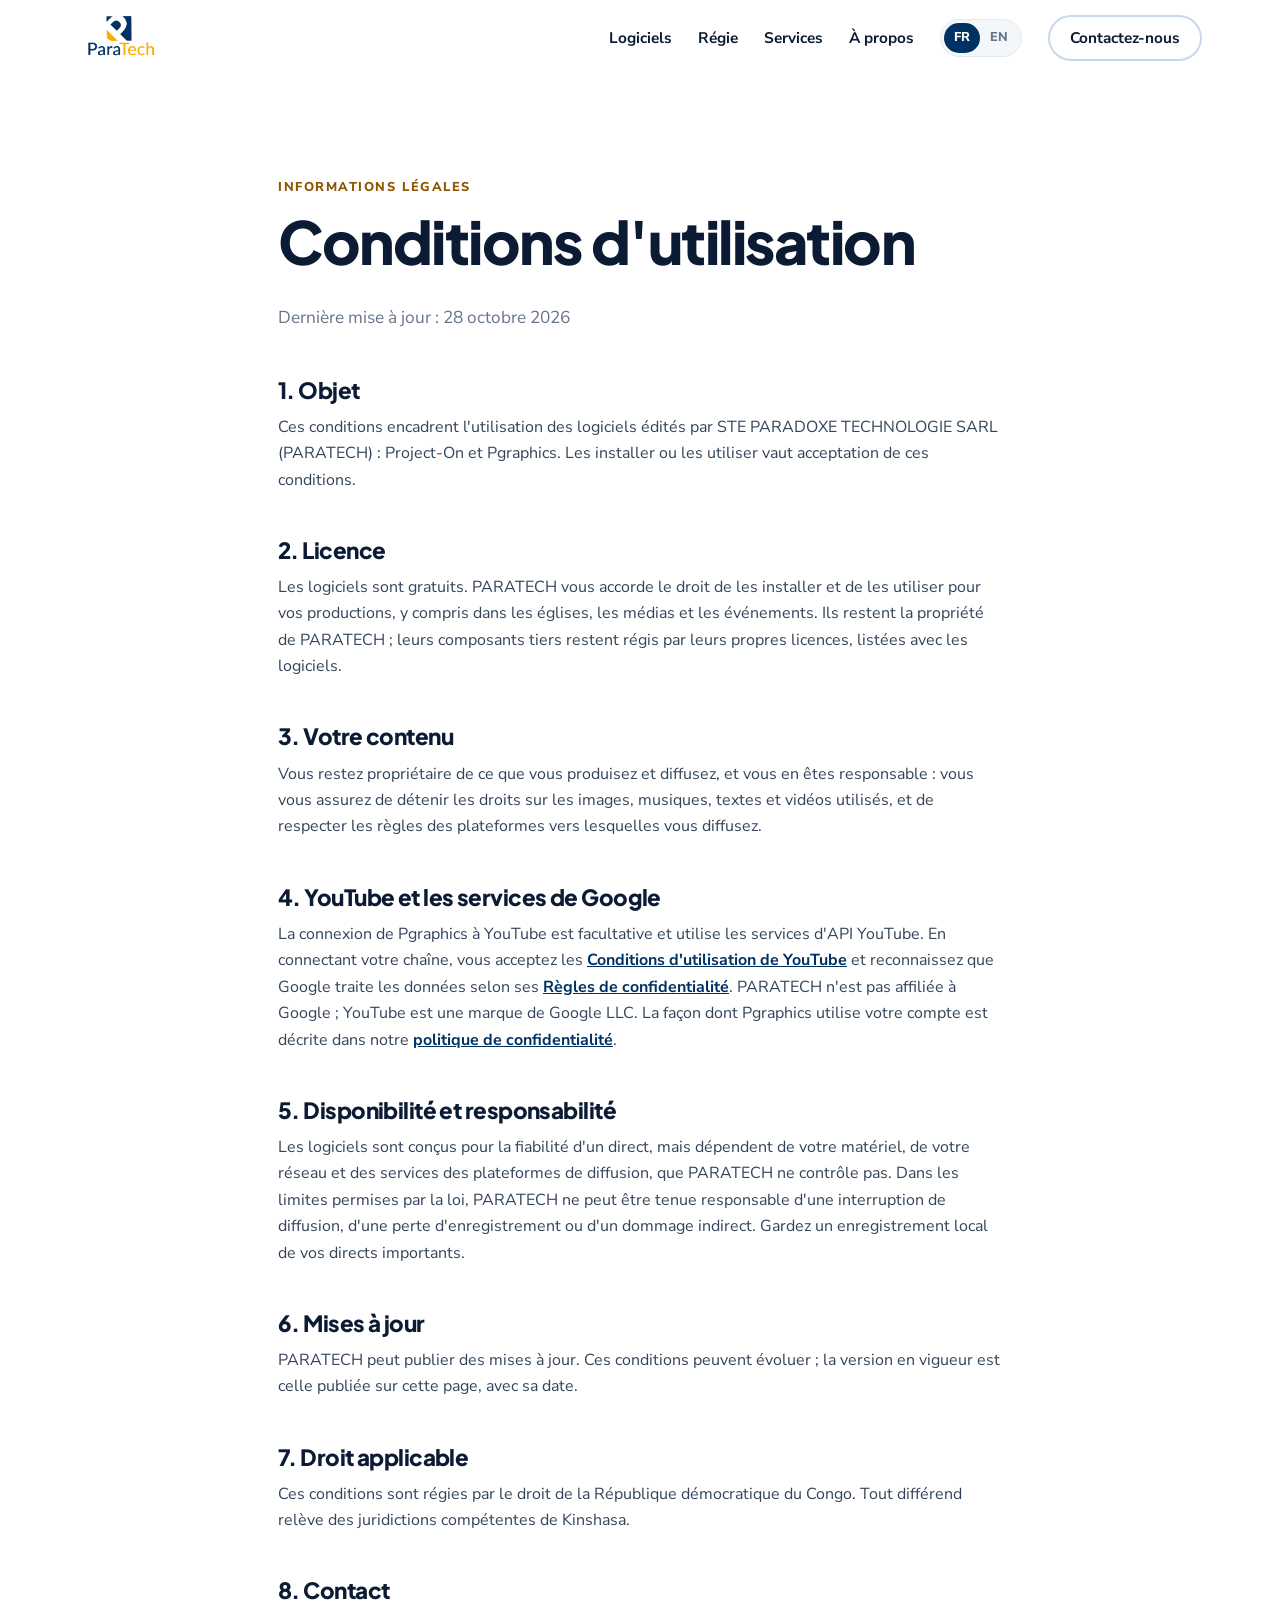
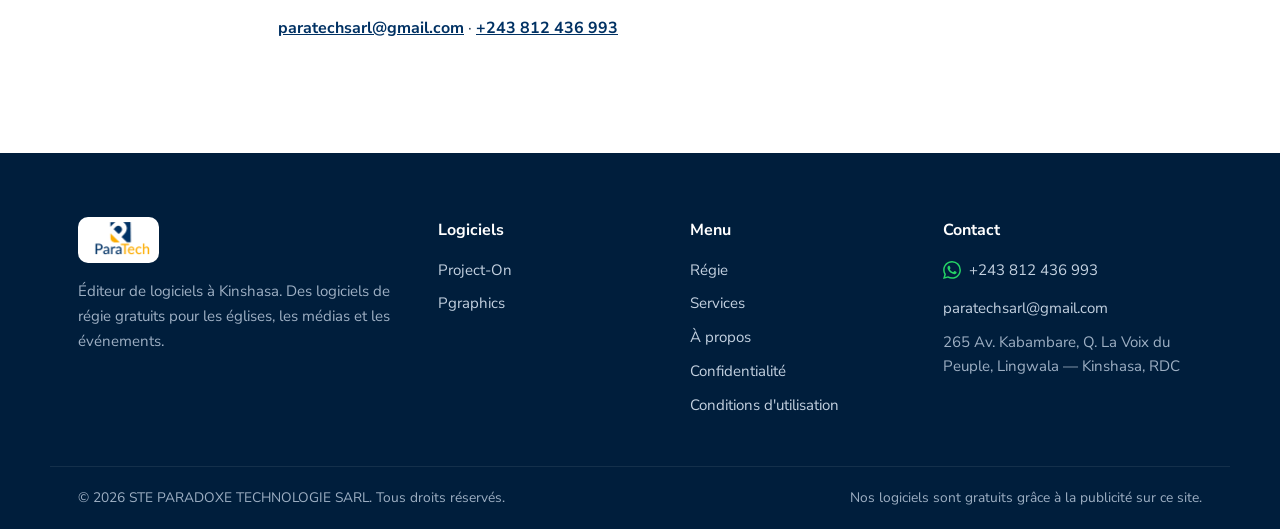
==== commit 840bf6df: "Domaine paratechsarl.com et référencement Google - CNAME : le site est servi sur https://paratechsar" ====
--- a/conditions.html
+++ b/conditions.html
@@ -5,10 +5,15 @@
   <meta name="viewport" content="width=device-width, initial-scale=1">
   <title>Conditions d'utilisation | PARATECH</title>
   <meta name="description" content="Conditions d'utilisation des logiciels gratuits de PARATECH (Project-On, Pgraphics), dont la connexion de Pgraphics à YouTube.">
-  <meta property="og:title" content="PARATECH — Logiciels de régie gratuits">
-  <meta property="og:description" content="Projection, régie vidéo, graphiques, son et direct. Conçus à Kinshasa, gratuits.">
-  <meta property="og:image" content="assets/img/projecton/pc-bible.jpg">
-  <link rel="icon" href="assets/img/paratech-logo.png">
+  <link rel="canonical" href="https://paratechsarl.com/conditions.html">
+  <meta property="og:type" content="website">
+  <meta property="og:site_name" content="PARATECH">
+  <meta property="og:url" content="https://paratechsarl.com/conditions.html">
+  <meta property="og:title" content="Conditions d'utilisation | PARATECH">
+  <meta property="og:description" content="Conditions d'utilisation des logiciels gratuits de PARATECH (Project-On, Pgraphics).">
+  <meta property="og:image" content="https://paratechsarl.com/assets/img/projecton/pc3-bible.jpg">
+  <link rel="icon" type="image/png" sizes="48x48" href="assets/img/favicon-48.png">
+  <link rel="apple-touch-icon" href="assets/img/apple-touch-icon.png">
   <link rel="preconnect" href="https://fonts.googleapis.com">
   <link rel="preconnect" href="https://fonts.gstatic.com" crossorigin>
   <link href="https://fonts.googleapis.com/css2?family=Nunito+Sans:opsz,wght@6..12,400;6..12,600;6..12,700;6..12,800;6..12,900&family=Plus+Jakarta+Sans:wght@700;800&display=swap" rel="stylesheet">
@@ -93,6 +98,6 @@
 
 <script src="assets/js/config.js?v=20261028"></script>
 <script src="assets/js/i18n.js?v=20261028"></script>
-<script src="assets/js/main.js?v=20261028"></script>
+<script src="assets/js/main.js?v=20261116"></script>
 </body>
 </html>
